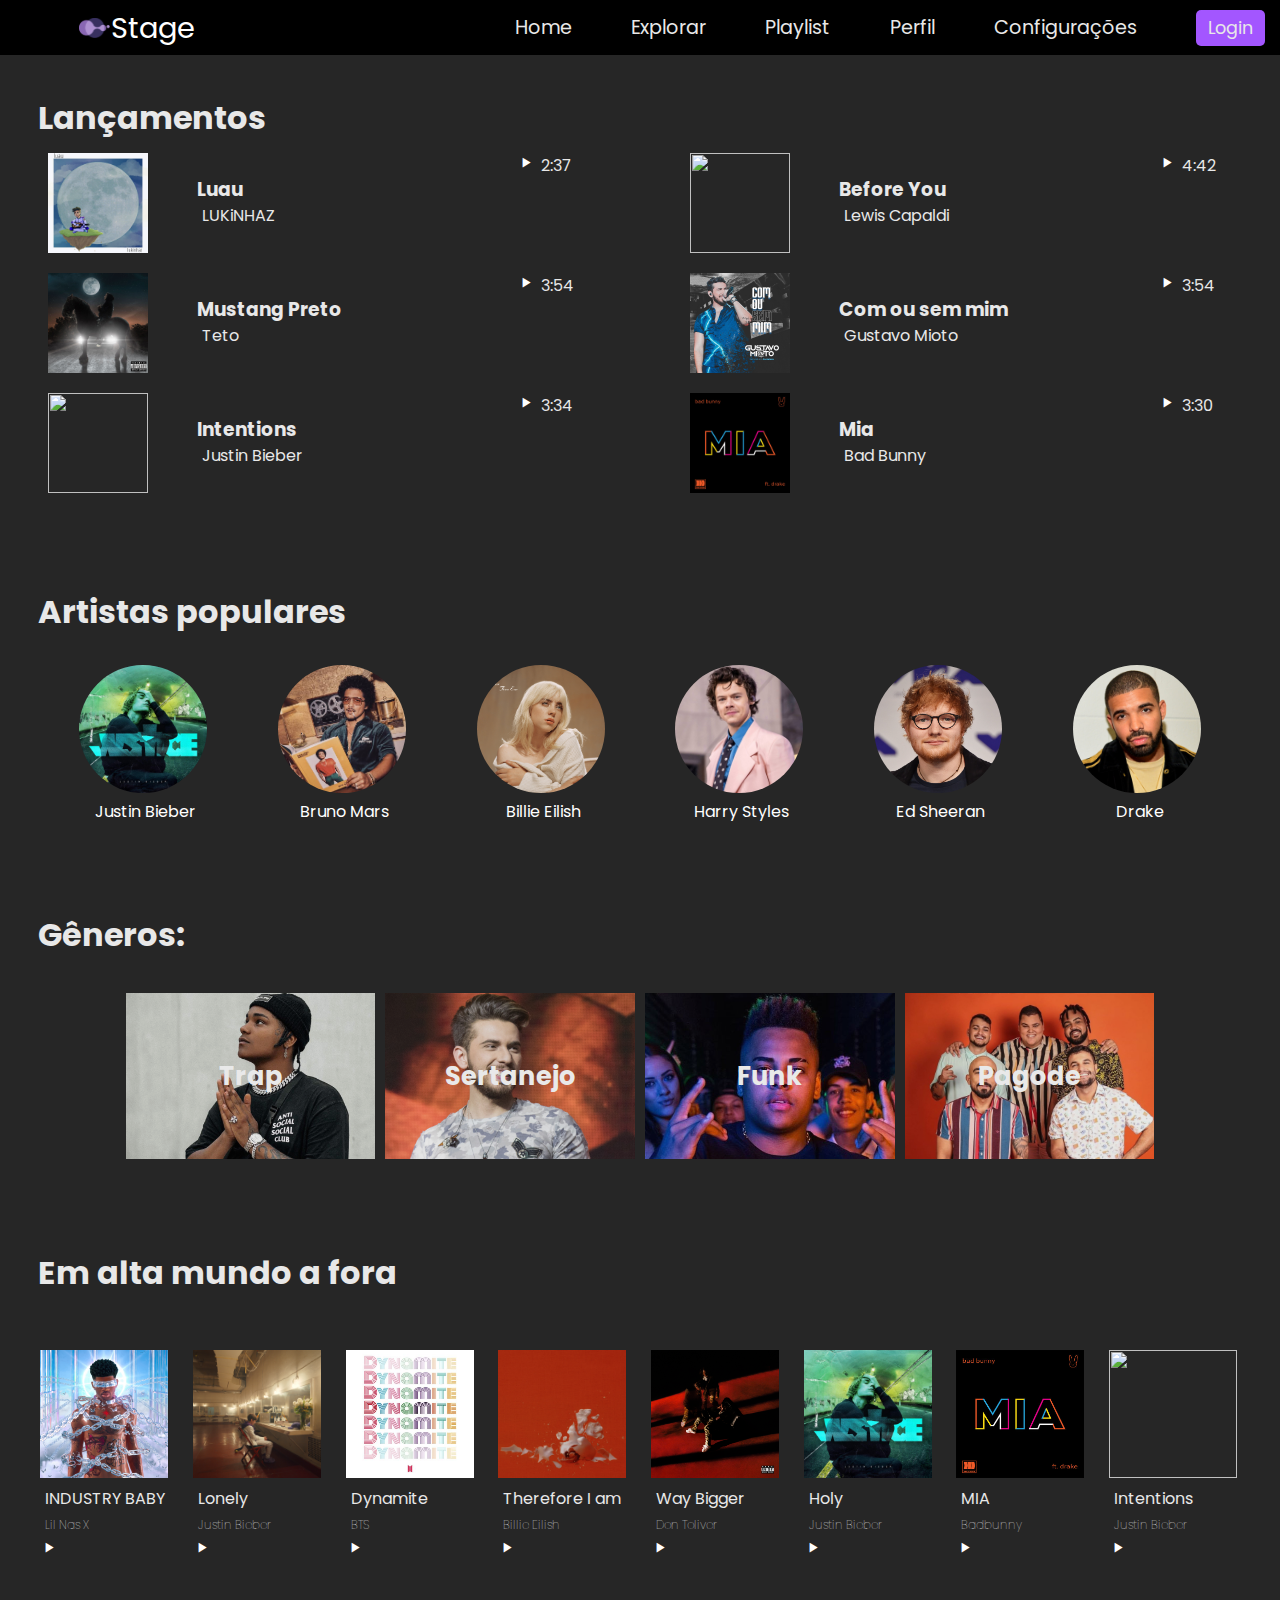
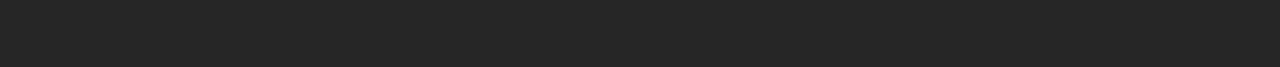
==== Stage/explorar/index.html @ dd3edad0 "Explorar" ====
<!DOCTYPE html>
<html>
<head>
	<title>Explorar</title> 
    <link rel="shortcut icon" type="image/jpg" href="Images/music-logo.png"/>
	<meta charset="UTF-8">
    <meta name="viewport" content="width=device-width, initial-scale=1.0">
    <link rel="stylesheet" type="text/css" href="./css/style.css">
    <link rel="preconnect" href="https://fonts.googleapis.com">
	<link rel="preconnect" href="https://fonts.gstatic.com" crossorigin>
	<link href="https://fonts.googleapis.com/css2?family=Poppins:wght@500&display=swap" rel="stylesheet">
    <link href='https://unpkg.com/boxicons@2.0.7/css/boxicons.min.css' rel='stylesheet'>
    <script src="https://kit.fontawesome.com/2d9b67a497.js" crossorigin="anonymous"></script>
	
</head>
<body>

 <!-- ------------------------HEADER NAVIGATION BAR------------------------------------------ -->
    <div class="progress_bar" id="Bar"></div>
    <div class="navbar">
        <a href="#" id="logo"><img class="logo" src="./Images/stage_logo.svg" alt="">Stage</a>
        <a onclick="open_close_menu()" id="responsive_menu"></a>
        <div class="nav_content">
            <li><a href="#">Home</a></li>
            <li><a href="./index.html">Explorar</a></li>
            <li><a href="../Playlist/index.html">Playlist</a></li>
            <li><a href="../Perfil/index.html">Perfil</a></li>
            <li><a href="../Configurações/index.html">Configurações</a></li>
            <li><a href="../LoginFolder/login/index.html">Login</a></li>
        </div>
    </div>
    
<main>
    <aside class="aside section-1">
        <div class="latest-release">
            <h1 style="margin-bottom: 12px;">
                Lançamentos
            </h1>
            <div class="latest-release-content">
                <div class="card" id="track">
                    <div >
                        <img src="./img/music-5.jpg">
                    </div>
                    <div class="song-description">
                        <h3> Luau </h3>
                        <p> LUKiNHAZ </p>
                    </div>
                    <div id="actions">
						<a id="play_pause"><i class='bx bx-play'></i></a>
					</div>
                    <audio src="./songs/LUKiNHAZ -Luau.mp3" id="music"></audio>
                    <p> 2:37 </p>
                </div>
                <div class="card" id="track">
                    <div>
                        <img src="https://upload.wikimedia.org/wikipedia/en/2/2e/Lewis_Capaldi_-_Before_You_Go.png">
                    </div>
                    <div class="song-description">
                        <h3> Before You </h3>
                        <p> Lewis Capaldi </p>
                    </div>
                    <div id="actions">
						<a id="play_pause"><i class='bx bx-play'></i></a>
					</div>
                    <audio src="./songs/Before You Go.mp3" id="music"></audio>
                    <p> 4:42 </p>
                </div>
                <div class="card" id="track">
                    <div>
                        <img src="./Images/musicPics/teto.jpg">
                    </div>
                    <div class="song-description">
                        <h3> Mustang Preto </h3>
                        <p> Teto </p>
                    </div>   
                    <div id="actions">
						<a id="play_pause"><i class='bx bx-play'></i></a>
					</div>
                    <audio src="./songs/mustang.mp3" id="music"></audio>
                    <p> 3:54 </p>
                </div>  
                <div class="card" id="track">
                    <div>
                        <img src="./Images/musicPics/mioto.jpg">
                    </div>
                    <div class="song-description">
                        <h3> Com ou sem mim </h3>
                        <p> Gustavo Mioto </p>
                    </div>
                    <div id="actions">
						<a id="play_pause"><i class='bx bx-play'></i></a>
					</div>
                    <audio src="./songs/comousemmim.mp3" id="music"></audio>
                    <p> 3:54 </p>
                </div>
                <div class="card" id="track">
                    <div>
                        <img src="https://m.media-amazon.com/images/I/81lleqz5QXL._SS500_.jpg">
                    </div>
                    <div class="song-description" id="Intentions">
                        <h3> Intentions </h3>
                        <p> Justin Bieber </p>
                    </div>
                    <div id="actions">
						<a id="play_pause"><i class='bx bx-play'></i></a>
					</div>
                    <audio src="./songs/Intentions.mp3" id="music"></audio>
                    <p>3:34</p>
                </div>
                <div class="card" id="track">
                    <div>
                        <img src="./Images/musicPics/MIA.jpg">
                    </div>
                    <div class="song-description">
                        <h3> Mia </h3>
                        <p> Bad Bunny </p>
                    </div>
                    <div id="actions">
						<a id="play_pause"><i class='bx bx-play'></i></a>
					</div>
                    <audio src="./songs/MIA feat Drake.mp3" id="music"></audio>
                    <p>3:30</p>
                </div>
            </div>
        </div>
    <!-----------------Popular artists section ---------------------->
        <div class="popular-artists">
            <h1 style="margin-bottom: 2.5rem;">
                Artistas populares
            </h1>
            <div class="popular-artist-content">
                <a href="./perfils/justinBieber/index.html">
                    <div> 
                        <img src="img/music-3.jpg">
                        <div ><i class="fas fa-play"></i></div>
                        <p> Justin Bieber </p>
                    </div>
                </a>
                <a href="./perfils/brunoMars/index.html">
                    <div>
                        <img src="./Images/popular artists/bruno mars.jpg" >
                        <div><i class="fas fa-play"></i></div>
                        <p> Bruno Mars </p>
                    </div>
                </a>
                <a href="./perfils/billieEilish/index.html">
                    <div>
                        <img src="./Images/popular artists/billie.jpeg">
                        <div><i class="fas fa-play"></i></div>
                        <p> Billie Eilish </p>
                    </div>
                </a>
                <a href="./perfils/harryStyles/index.html">
                    <div>
                        <img src="./Images/popular artists/harry.jpg">
                        <div><i class="fas fa-play"></i></div>
                        <p> Harry Styles </p>
                    </div>
                </a>
                <a href="./perfils/edSheeran/index.html">
                    <div>
                        <img src="Images/popular artists/ed sheeran.jpg">
                        <div><i class="fas fa-play"></i></div>
                        <p> Ed Sheeran </p>
                    </div>
                </a>
                <a href="./perfils/drake/index.html" >
                    <div>
                        <img src="Images/popular artists/drake.jpg">
                        <div><i class="fas fa-play"></i></div>
                        <p> Drake </p>
                    </div>
                </a>
            </div>
        </div>
    <!-- -------------------MUSIC THEMES---------------------------------------- -->
        <h1 style="margin-bottom: 2.5rem; margin-top: 8%;">
            Gêneros:
        </h1>
        <div class="music-themes-2">
            <a href="trap/index.html" class="outer-div">
                <div class="inner-div">
                    <span>Trap</span>
                </div>
            </a>
            <a href="sertanejo/index.html" class="outer-div">
                <div class="inner-div">
                    <span>Sertanejo</span>
                </div>
            </a>
            <a href="funk/index.html" class="outer-div">
                <div class="inner-div">
                    <span>Funk</span>
                </div>
            </a>
            <a href="pagode/index.html" class="outer-div">
                <div class="inner-div">
                    <span>Pagode</span>
                </div>
            </a>
        </div>
     <!-- ----------------LATEST INTERNATIONAL SONGS ------------------------------ -->

        <div class="language english">
            <h1 class="language-heading"> Em alta mundo a fora</h1>
            <div class="language-content">
                <div id=track>
                    <img src="./Images/internacionalMusic/industry.png">
                    <p> INDUSTRY BABY </p>
                    <p>  Lil Nas X </p>
                    <a id="play_pause"><i class='bx bx-play'></i></a>        
                    <audio src="./songs/INDUSTRY BABY.mp3" id="music"></audio>
                </div>
                <div id=track>
                    <img src="./Images/internacionalMusic/lonely.png">
                    <p> Lonely </p>
                    <p> Justin Bieber </p>
                    <a id="play_pause"><i class='bx bx-play'></i></a>        
                    <audio src="./songs/Justin Bieber  benny blanco  Lonely Official Music Video.mp3" id="music"></audio>
                </div>
                <div id=track>
                    <img src="./Images/internacionalMusic/dynamite.jpg">
                    <p> Dynamite </p>
                    <p> BTS </p>
                    <a id="play_pause"><i class='bx bx-play'></i></a>        
                    <audio src="./songs/BTS (방탄소년단) Dynamite Official MV_160k.mp3" id="music"></audio>
                </div>
                <div id=track>
                    <img src="./Images/internacionalMusic/theforeiam.png">
                    <p> Therefore I am </p>
                    <p> Billie Eilish </p>
                    <a id="play_pause"><i class='bx bx-play'></i></a>        
                    <audio src="./songs/Therefore I Am.mp3" id="music"></audio>
                </div>
                <div id=track>
                    <img src="./Images/internacionalMusic/waybigger.png">
                    <p> Way Bigger </p>
                    <p> Don Toliver </p>
                    <a id="play_pause"><i class='bx bx-play'></i></a>        
                    <audio src="./songs/Way Bigger.mp3" id="music"></audio>
                </div>
                <div id=track>
                    <img src="./img/music-3.jpg">
                    <p> Holy </p>
                    <p> Justin Bieber </p>
                    <a id="play_pause"><i class='bx bx-play'></i></a>        
                    <audio src="./songs/Justin Bieber  Holy ft Chance the Rapper Lyric Video.mp3" id="music"></audio>
                </div>
                <div id=track>
                    <img src="./Images/musicPics/MIA.jpg">
                    <p> MIA </p>
                    <p> Badbunny </p>
                    <a id="play_pause"><i class='bx bx-play'></i></a>        
                    <audio src="./songs/MIA feat Drake.mp3" id="music"></audio>
                </div>
                <div id=track>
                    <img src="https://m.media-amazon.com/images/I/81lleqz5QXL._SS500_.jpg">
                    <p> Intentions </p>
                    <p> Justin Bieber </p>
                    <a id="play_pause"><i class='bx bx-play'></i></a>        
                    <audio src="./songs/Intentions.mp3" id="music"></audio>
                </div>
            </div>
        </div>
	</aside>
</main>

<script src="./js/script.js"></script>
</body>
</html>
---- Stage/explorar/css/style.css ----
@import url('https://fonts.googleapis.com/css2?family=Poppins:wght@200;300;400;500;600;700&display=swap');
*{
  margin: 0;
  padding: 0;
  box-sizing: border-box;
  font-family: "Poppins", sans-serif;
}
*::before, *::after{
  padding: 0;
  margin: 0;
}
 
:root{
  --darkpurple: #38305F;
  --purple: #A356FF;
  --violet: #AE91D1;
  --background: #262626;  
  --white: #E8E8E8;
  --darkwhite: #cecaca;
  --lightbshadow: rgba(0,0,0,0.15);
  --black: #000;
}
::-webkit-scrollbar {
	height: 8px;
    width: 7px;
}
::-webkit-scrollbar-thumb {
	background: linear-gradient(to right ,transparent, var(--purple));
	border-radius: 5px;
}
body {
    background: var(--background);
    font-size: 1rem;
    line-height: 1.625em;
    font-family: "Poppins", sans-serif;
	margin: 0px;
	color: var(--white);
}
html, body {margin: 0; height: 100%; }

body::-webkit-scrollbar {
	display: none;
}

#menu_btn{
	position: fixed;
	top: 4px;
	left: 4px;
	display: inline-block;
	font-size: 2em;
	padding: 7px;
	color: #fff;
	display: flex;
	align-items: center;
	cursor: pointer;
	z-index: 100;
  }
  .navbar{
	  position: relative;
	  z-index: 100;
	  height: 55px;
	  width: 100%;
	  padding: 0 15px;
	  display: flex;
	  align-items: center;
	  justify-content: space-between;
	  background-color:var(--black);
  }
   #logo{
	  color: #fff;
	  font-size: 1.8em;
	  text-decoration: none;
	  cursor: pointer;
	  margin: 4rem;
  }
  #logo img{
	  max-width: 2rem;
	  margin-right: 0.1;
  }
  .logo{
	padding-right: 1%;
  }
  .nav_content{
	  display: flex;
	  justify-content: space-between;
	  width: 60%;
  }
  .nav_content li{
	  list-style: none;
	  display: flex;
	  align-items: center;
  }
  .nav_content li:last-child{
	  padding: 5px 12px;
	  border-radius: 5px;
	  background:  var(--purple);
  }
  .nav_content li a{
	  text-decoration: none;
	  color: var(--white);
	  font-size: 1.2em;
  }
  .nav_content li:last-child a{
	  color: var(--white);
	  font-size: 1.1em;
  }
  
  
  /*side menu*/
  .side_menu{
	  transform: translateX(-60px);
	  transition: 0.5s;
	  width: 50px;
	  height: 100vh;
	  position: fixed;
	  display: flex;
	  align-items: center;
	  flex-direction: column;
	  background: rgba(0,0,0,0.9);
	  left: 0;
	  top: 56px;
	  padding: 7px 5px;
  }
  .side_menu li{
	  list-style: none;
	  display: inline-block;
	  padding: 7px;
  }
  .side_menu li:not(:first-child){
	  margin: 10px 0;
  }
  .side_menu li:hover{
	  background:  var(--purple);
  }
  .side_menu li i{
	  color: #fff;
	  font-size: 1.8em;
	  cursor: pointer;
  }
  .side_nav_active{
	transform: translateX(0);
 }
 .progress_bar {
   position: fixed;
   top: 0;
   left: 0;
   height: 4px;
   background: linear-gradient(to right, var(--violet) 0%, var(--purple) 100%);
   width: 0%;
   z-index: 100;
 }
 
/*--------------making all text's margin null-------------------------------*/
h1,h2,h3,h4,h5,h6,p {
	margin: 0px;
}

/* removing all the styles from the links and formatting them white */
a {
	text-decoration: none;
	color: white;
}



/*-------------------------MAIN---------------------------------------------------------------*/
main {
	width: 100%;
	margin-top: 2%;
	padding: 0% 3%;
	box-sizing: border-box;
	display: flex;
	flex-direction: row;
	justify-content: space-around;
	transition: all ease-in-out 1s;
}

/*----------------------------For both ASIDE section-------------------------*/
.aside {
	display: inline-block;
	overflow: hidden;
}
.section-1 {
	width: 100%;
	height: 100%;
	overflow: scroll;
	overflow-x: hidden;
}
.section-1::-webkit-scrollbar {
	display: none;
}

/*--------------------ASIDE ENDS--------------------------*/


/*--------------------LATEST RELEASE----------------------*/
.latest-release {
	position: relative;
	margin-top: 2%;
	height: auto;
	width: 100%;
	box-sizing: border-box;
}

/*----------Content is made of flex type-----*/
.latest-release-content {
	display: flex;
	flex-direction: row;
	flex-wrap: wrap;
	justify-content: space-between;
}

/* -----Components of the latest release part--- */
.latest-release-content > div {
	height: 100px;
	width: 45%;
	margin: 10px;
}

/* Card is the general class for the components of the latest release part */
.card {
	display: flex;
	flex-direction: row;
	transition: box-shadow ease-in-out 0.1s;
}
/* hovering effects for the latest release part components */
.card:hover {
	box-shadow: 0px 0px 2px 1px white;
}
/* ------Images in the cards-------- */
.card img {
	width: 100px;
	height: 100px;
	z-index: 1;
}

#actions i{
	cursor: pointer;
}
.bx-heart, .bx-play{
	font-size: 1.2rem;
}

p{
	margin-left: 5px;
}
/*-------Play button visible on hover---------*/
.play-button {
    width: 60%;
    height:60%;
    position: relative;
    display: flex;
    flex-direction: column;
    top: -114%;
    color: rgba(255, 255, 255, 0);
    background-color: rgba(0, 0, 0, 0);
    font-size: 25px;
    padding-top: 5%;
    text-align: center;
    align-items: center;
    justify-content: center;
    z-index: 5;
    transition: all ease-in-out 0.2s;
    overflow: hidden;
}
/* ---- play icon from font awesome----- */
.play-button i {
	padding-top: 28%;
}
/* hovering effect for the play button */
.play-button:hover{
	color: rgba(255, 255, 255, 0.9);
}
/* description of the song in the card, which will contain the song name and author */
.song-description {
	margin: auto 9%;
	width: 50%;
}
/* options is the class for the 3 dots which needs to be clicked to trigger the latest release drop down menu */
.options {
	position: relative;
	display: flex;
	flex-direction: column;
	flex-wrap: wrap-reverse;
	text-align: right;
	margin-left: auto;
	margin-right: 2%;
	margin-top: 2%;
}
/* this is for the latest release drop down menu */
.latest-release-dropdown {
	position: absolute;
	background-color: darkslateblue;
	display: flex;
	flex-direction: column;
	justify-content: space-evenly;
	align-items: center;
	opacity: 0;
	width: 0px;
	height: 0px;
	top: 20px;
	right: 0px;
	overflow: hidden;
	z-index: 2;
	border: 1px solid black;
	box-shadow: 0px 0px 2px 1px black;
	transition: all ease-in-out 0.3s;
}
/* icon in the latest release drop down */
.fa-ellipsis-h {
	cursor: pointer;
}
/* this input is for the latest release drop down */
input[type="checkbox"] {
	display: none;
}
/* checking it, will trigger the latest release dropdown */
input[type="checkbox"]:checked ~ .latest-release-dropdown {
	width: max-content;
	height: auto;
	opacity: 1;
	padding: 5px;
}
/* ---Options in the lastest release drop down--- */
.drop-item p {
	text-align: center;
}

.latest-release-dropdown .drop-item{
	padding: 5px;
	border-bottom: 1px solid white;

}

/*---------------LATEST RELEASE ENDS----------------------*/


/*-------------------Popular Artists---------------------*/

.popular-artists {
	position: relative;
	width: 100%;
	height: auto;
	margin-top: 8%;
	box-sizing: border-box;
}
 /*-----Content-----------*/
.popular-artist-content {
	display: flex;
	flex-direction: row;
	flex-wrap: wrap;
	justify-content: space-around;
}
/*---Imaages of artists-------*/
.popular-artists div a img {
	width: 10vw;
	min-width: 50px;
	min-height: 50px;
	height: 10vw;
	border-radius: 50%;
}
/* ---Container div in popular artists section------ */
.popular-artists > div {
	margin: 5px;
	text-align: center;
}

/*----For placing divs at centre and making flexible ----------*/
.popular-artist-content > a > div {
	position: relative;
	display: flex;
	flex-direction: column;
	justify-content: flex-start;
	align-items: center;
}
/*-----Play button icon Div ------------*/
.popular-artist-content > a > div > div{
	position: absolute;
	display: flex;
	top: 0px;
	width: 10vw;
	min-width: 60px;
	min-height: 60px;
	height: 10vw;
	border-radius: 50%;
	background-color: rgb(0, 0, 0);
	opacity: 0;
	transition: opacity ease-in-out 0.1s;
}
/* ----Hovering effects ------*/

/*---Popular artists names----- */
.popular-artists div p {
	padding-top: 5%;
	text-align: center;
}

/*---------Popular Artists end ----------------------*/

/*-------------Music themes section------------------------*/
.music-themes-2 {
	position: relative;
	margin-bottom: 8%;

	height: auto;
	width: 100%;
	box-sizing: border-box;
	display: flex;
	flex-direction: row;
	flex-wrap: wrap;
	justify-content: center;
	align-items: center;
}

/* ---Outer div containing inner div , image and text--- */
.outer-div {
	width: 19.5vw;
	height: 13vw;
	overflow: hidden;
	min-width: 123px;
	min-height: 82px;
	margin: 5px;
	cursor: pointer;
}
/* -----Inner div ----- */
.inner-div {
	width: 100%;
	height: 100%;
	background-color: black;
	background-position: center;
	background-size: cover;
	transition: all ease-in-out 0.3s;
}

/*------Images of Themes -----------------*/
/*---Party----*/
.music-themes-2 .outer-div:nth-child(1) .inner-div {
	/*background-image: url(https://magnolia-portugal.dunegestion.com/upload4mail/magnolia-portugal/op_56219_op_19740_fotoprincipal_7_.jpg);*/
    background-image: url(../Images/music-themes-2/dudu.png); 
	opacity: 0.9;
}
/* ---Electronic-- */
.music-themes-2 .outer-div:nth-child(2) .inner-div {
	/*background-image: url(https://spillmagazine.com/wp-content/uploads/2018/06/Electronic-Music.jpg);*/
	background-image: url(../Images/music-themes-2/mioto.jpg);
	opacity: 0.9;
}
/* --Road---- */
.music-themes-2 .outer-div:nth-child(3) .inner-div {
	/*background-image: url(https://www.go4travelblog.com/app/uploads/2018/08/Capture.jpg);*/
    background-image: url(../Images/music-themes-2/kitin.jpg);
	opacity: 0.9;
}
.music-themes-2 .outer-div:nth-child(4) .inner-div {
	/*background-image: url(https://www.go4travelblog.com/app/uploads/2018/08/Capture.jpg);*/
    background-image: url(../Images/music-themes-2/menos.jpg);
	opacity: 0.9;
}


/* adjusting inner div properties */
.inner-div {
	display: flex;
	flex-direction: row;
	justify-content: center;
	align-items: center;
}

.outer-div .inner-div span {
	font-weight: bolder;
	color: white;
	font-size: 2vw;
}

/* hivering actions: the text should be scaled down on hover and the background image should be scaled up at the same time gap */
.outer-div:hover .inner-div {
	transform: scale(1.3);
}
.outer-div .inner-div span {
	transform: scale(1);
	/*opacity: 1 !important;
	z-index: 2;*/
	transition: all ease-in-out 0.3s;
}
.outer-div:hover .inner-div span {
	transform: scale(0.75);
}


/*----Latest Songs English-------*/

/*-----Main language class-------*/
.language {
	position: relative;
	height: auto;
	width: 100%;
	box-sizing: border-box;
	margin: 3vw 0px;
}
/* ---Language content container--- */
.language-content {
	display: flex;
	flex-direction: row;
	justify-content: space-between;
	align-items: baseline;
	flex-wrap: wrap;
	padding: 0px 2px;
}
/* -----Image ----- */
.language-content div img {
	width: 10vw;
	min-width: 60px;
	height: 10vw;
	min-height: 60px;
	transition: box-shadow ease-in-out 0.1s;
}
/* ----Hovering on Images cards----- */
.language-content div img:hover {
	box-shadow: 0px 0px 10px 1px var(--violet);
}
/* items in language content */
.language-content div {
	margin: 5vw 0px;
	width: 10.2vw;
	min-width: 60px;
}

/* ---Release date and name of the song--- */
.language-content div p:nth-child(2n) {
	width: 100%;
	word-wrap: break-word;
}
.language-content div p:nth-child(2n + 1) {
	font-size: 12px;
	font-weight: lighter;
}
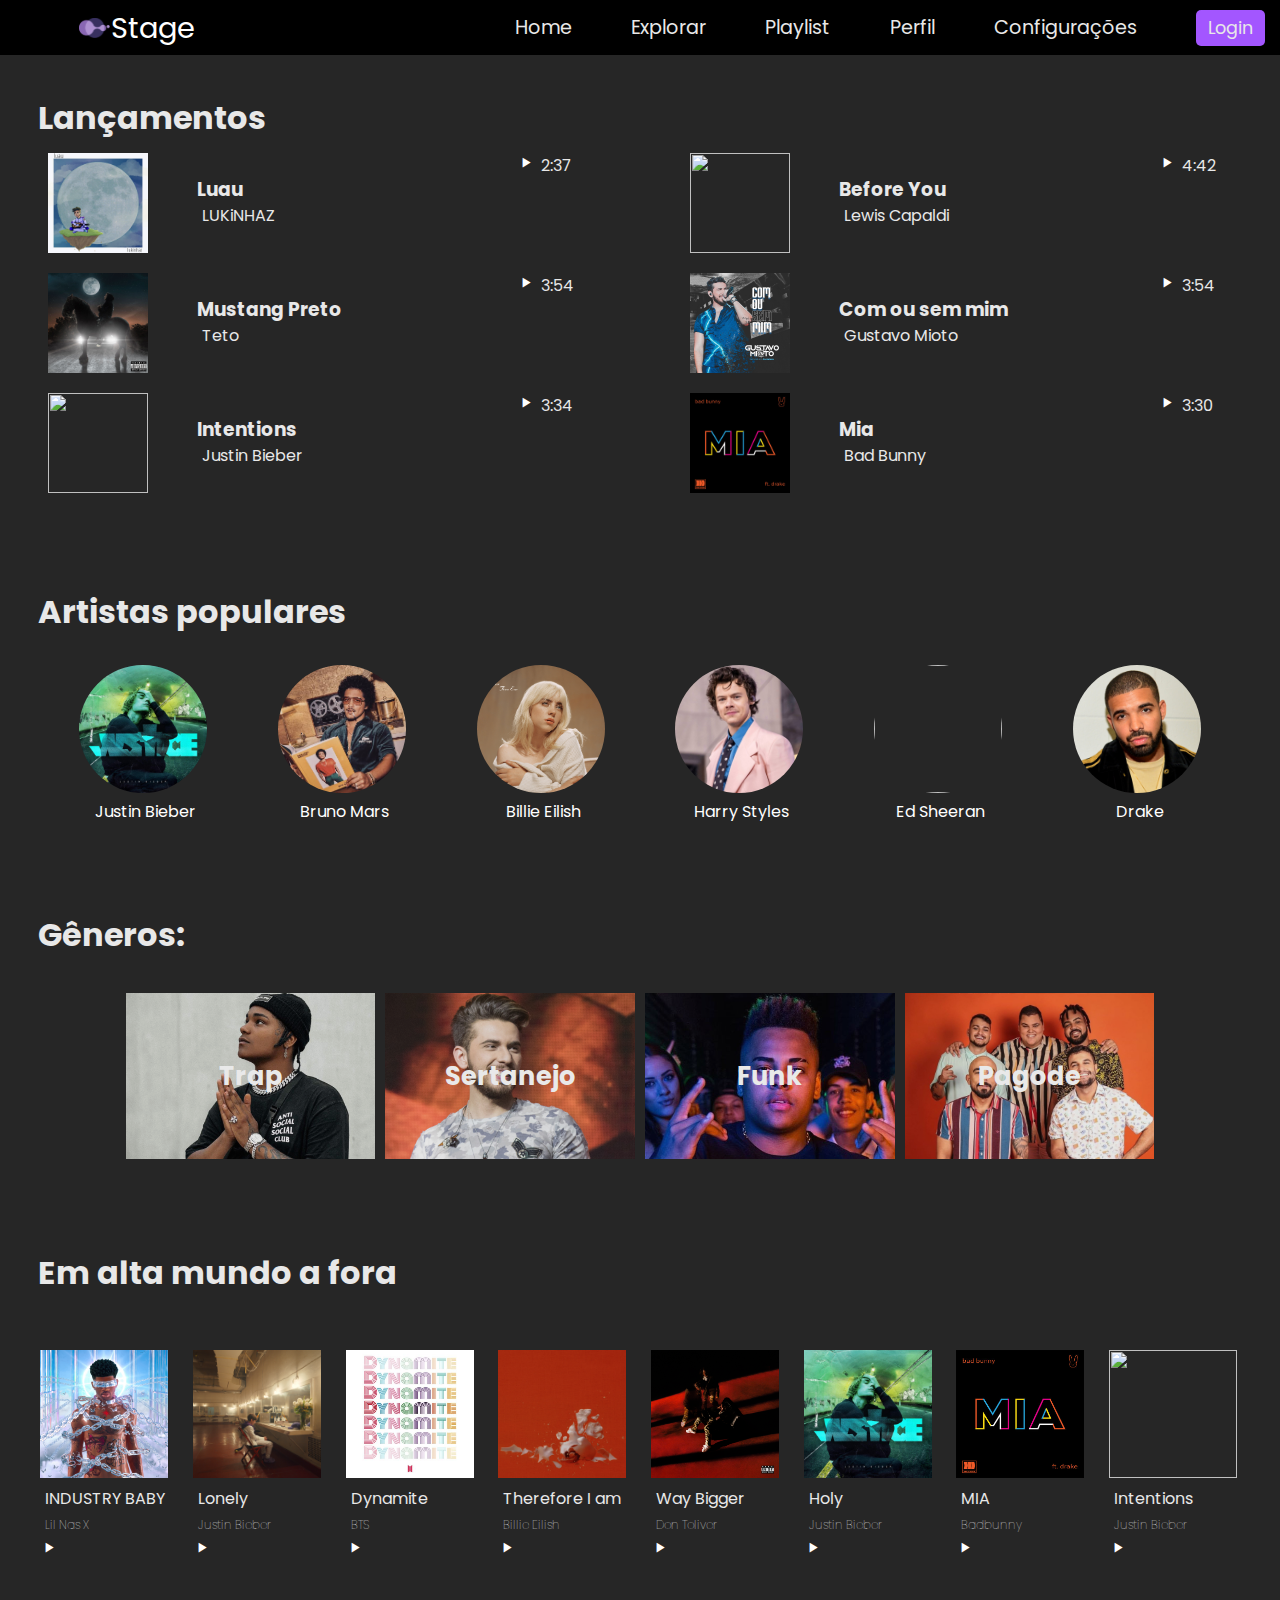
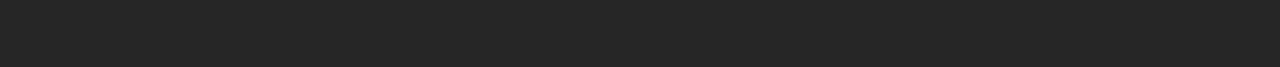
==== commit 875a7221: "cvd" ====
--- a/Stage/explorar/index.html
+++ b/Stage/explorar/index.html
@@ -157,9 +157,9 @@
                         <p> Harry Styles </p>
                     </div>
                 </a>
-                <a href="./perfils/edSheeran/index.html">
-                    <div>
-                        <img src="Images/popular artists/ed sheeran.jpg">
+                <a href="./perfils/mioto/index.html">
+                    <div>
+                        <img src="./Images/ artists/ed sheeran.jpg">
                         <div><i class="fas fa-play"></i></div>
                         <p> Ed Sheeran </p>
                     </div>
